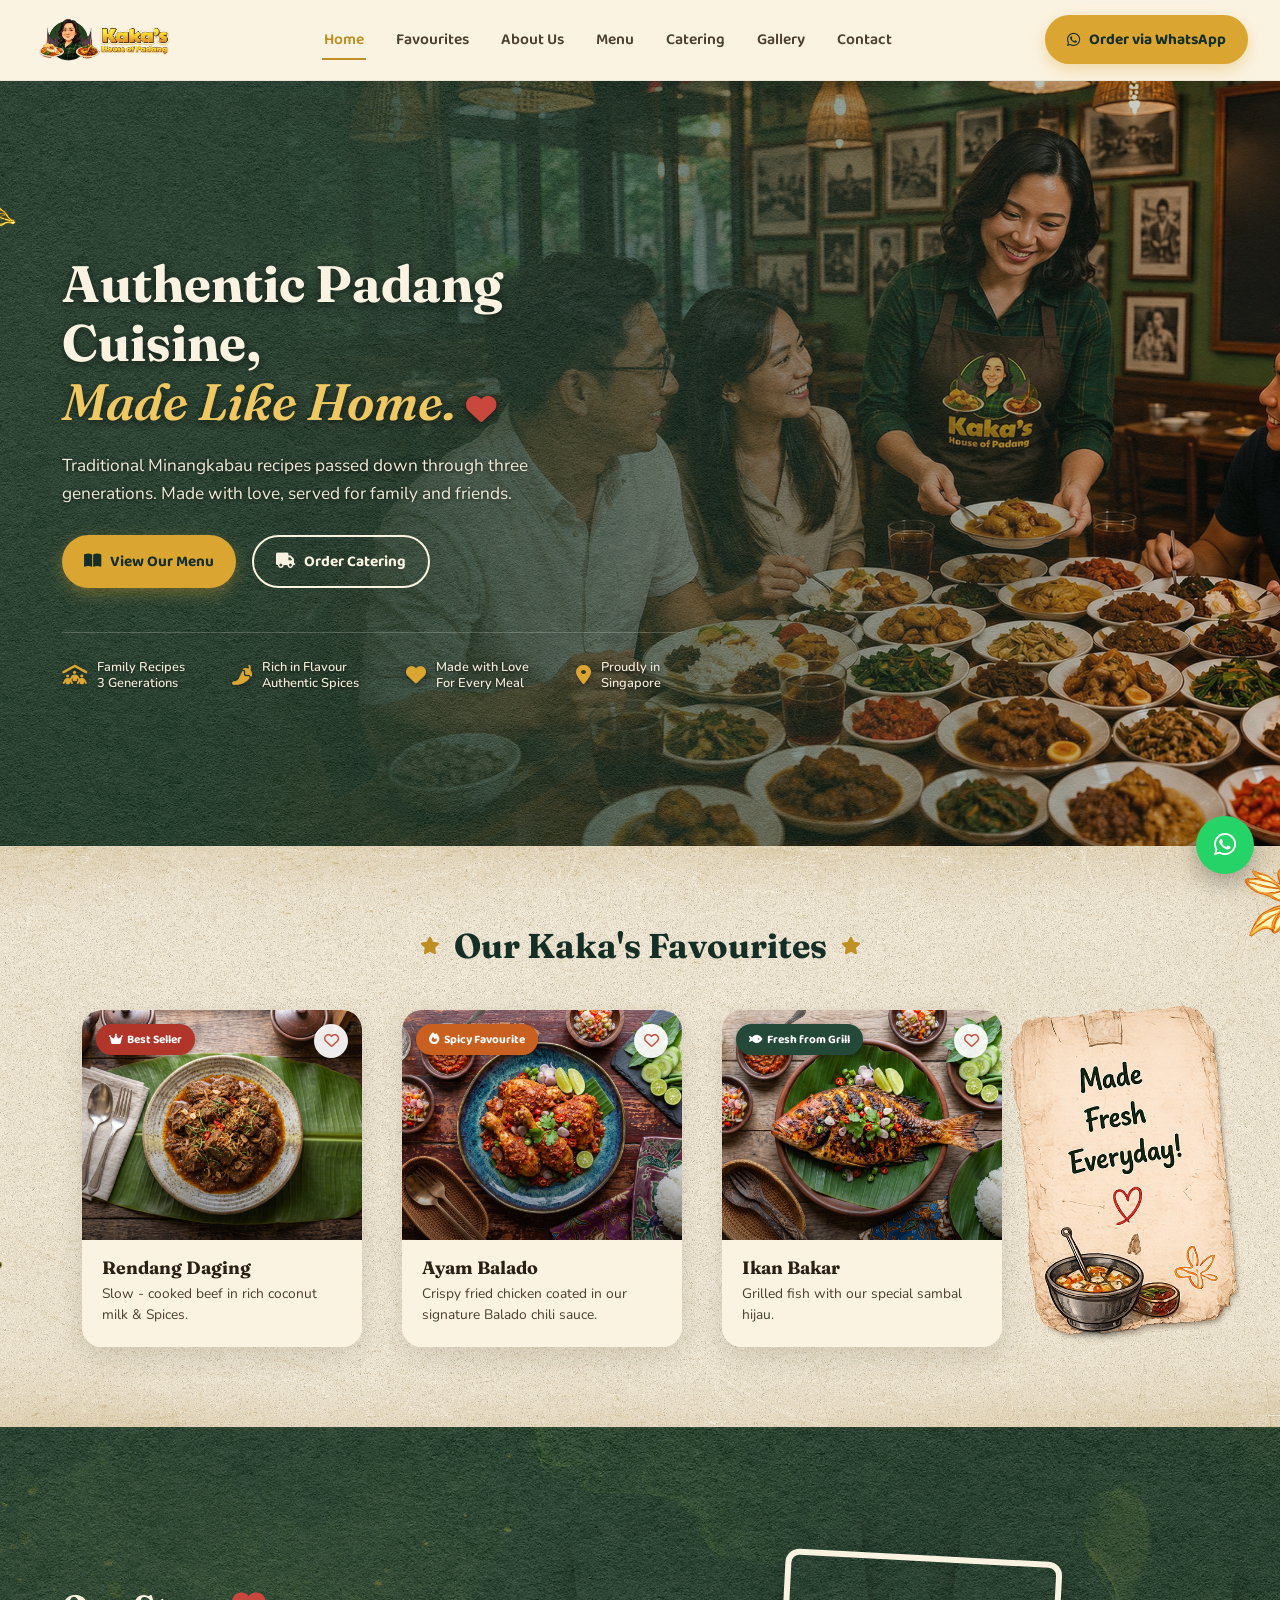
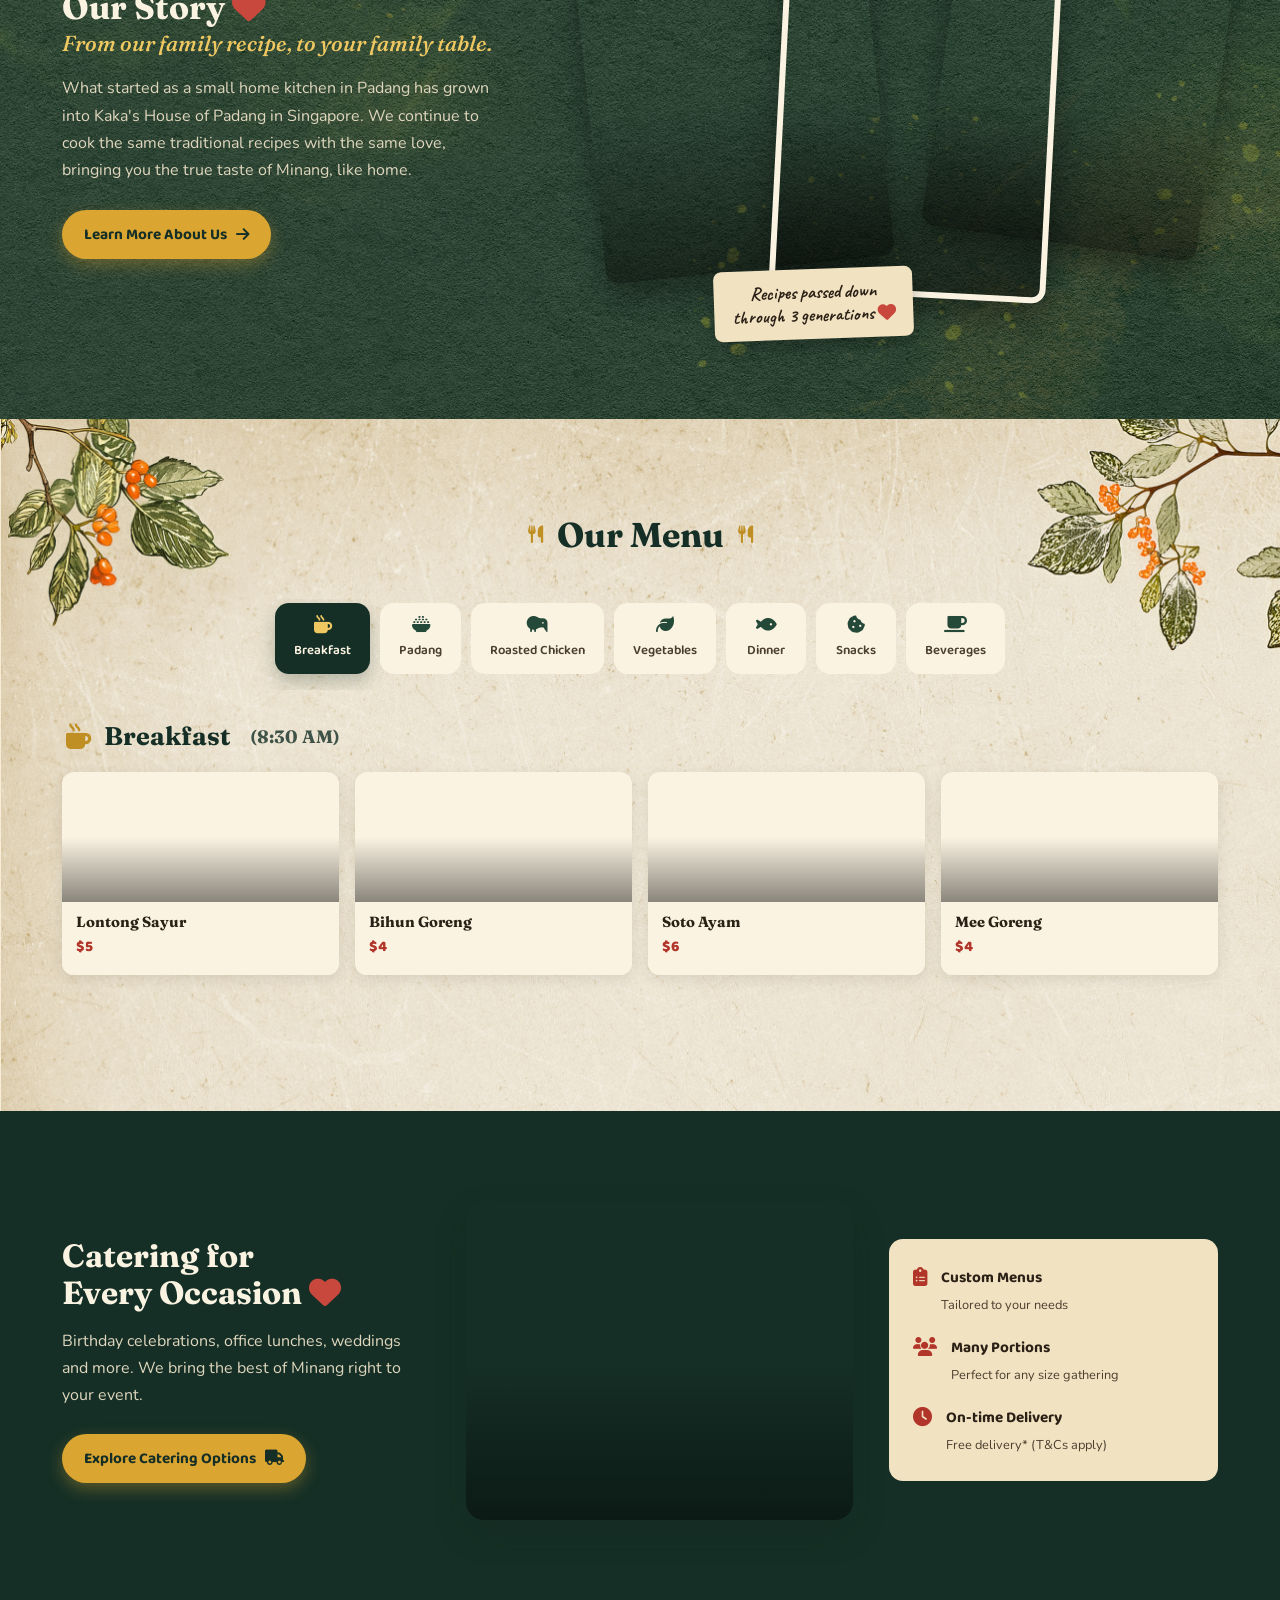
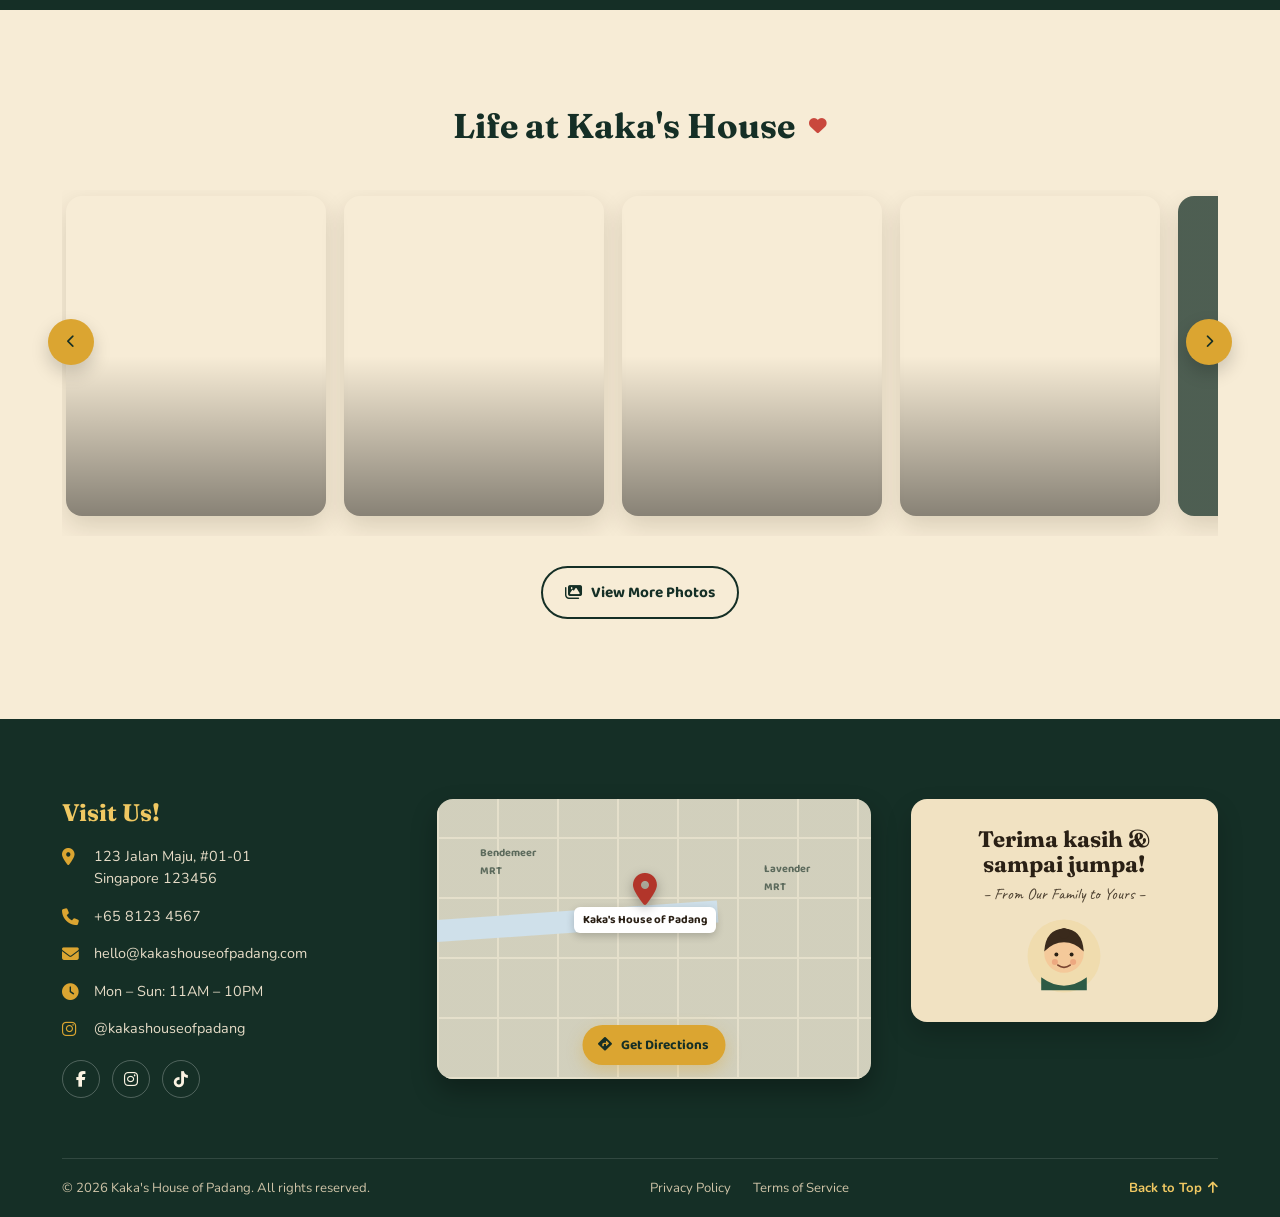
==== index.html @ f36aeb38 "first commit" ====
<!DOCTYPE html>
<html lang="en">
<head>
<meta charset="UTF-8">
<meta name="viewport" content="width=device-width, initial-scale=1.0">
<title>Kaka's House of Padang | Authentic Padang Cuisine</title>
<link rel="preconnect" href="https://fonts.googleapis.com">
<link href="https://fonts.googleapis.com/css2?family=Fraunces:ital,opsz,wght@0,9..144,400;0,9..144,600;0,9..144,700;1,9..144,500;1,9..144,600&family=Baloo+2:wght@500;600;700;800&family=Nunito:wght@400;500;600;700;800&family=Caveat:wght@500;600;700&display=swap" rel="stylesheet">
<link rel="stylesheet" href="https://cdnjs.cloudflare.com/ajax/libs/font-awesome/6.5.1/css/all.min.css">
<link rel="stylesheet" href="style.css">
</head>
<body>

<header id="siteHeader">
  <div class="nav-inner">
    <div class="brand">
      <a href="#home">
        <img src="Kaka's Main Logo - H1.png" alt="Kaka's House of Padang Logo" class="brand-logo-img">
      </a>
    </div>
    <nav class="main-nav" id="mainNav">
      <a href="#home" class="active">Home</a>
      <a href="#favourites">Favourites</a>
      <a href="#about">About Us</a>
      <a href="#menu">Menu</a>
      <a href="#catering">Catering</a>
      <a href="#gallery">Gallery</a>
      <a href="#contact">Contact</a>
    </nav>
    <a href="https://wa.me/6581234567" target="_blank" class="btn btn-gold header-wa"><i class="fa-brands fa-whatsapp"></i> Order via WhatsApp</a>
    <button class="burger" id="burgerBtn" aria-label="Menu"><span></span><span></span><span></span></button>
  </div>
</header>

<section class="hero" id="home">
    <div class="wrap">
    <div class="hero-copy reveal in">
      <h1>Authentic Padang<br>Cuisine,<br><span class="gold">Made Like Home.</span> <i class="fa-solid fa-heart" style="color:#c9483d; font-size:1.9rem;"></i></h1>
      <p class="lead">Traditional Minangkabau recipes passed down through three generations. Made with love, served for family and friends.</p>
      <div class="hero-actions">
        <a href="#menu" class="btn btn-gold"><i class="fa-solid fa-book-open"></i> View Our Menu</a>
        <a href="#catering" class="btn btn-outline"><i class="fa-solid fa-truck"></i> Order Catering</a>
      </div>
      <div class="feature-row">
        <div class="f-item"><i class="fa-solid fa-people-roof"></i><span>Family Recipes<br>3 Generations</span></div>
        <div class="f-item"><i class="fa-solid fa-pepper-hot"></i><span>Rich in Flavour<br>Authentic Spices</span></div>
        <div class="f-item"><i class="fa-solid fa-heart"></i><span>Made with Love<br>For Every Meal</span></div>
        <div class="f-item"><i class="fa-solid fa-location-dot"></i><span>Proudly in<br>Singapore</span></div>
      </div>
    </div>
  </div>
</section>

<section class="favourites" id="favourites">
  <div class="wrap">
    <div class="section-head reveal">
      <h2><i class="fa-solid fa-star"></i> Our Kaka's Favourites <i class="fa-solid fa-star"></i></h2>
    </div>
    <div class="fav-grid">
      <div class="fav-card reveal">
        <div class="fav-photo photo-ph ph-rendang">
          <span class="fav-badge badge-best"><i class="fa-solid fa-crown"></i> Best Seller</span>
          <button class="fav-heart" data-liked="false"><i class="fa-regular fa-heart"></i></button>
        </div>
        <div class="fav-body">
          <h3>Rendang Daging</h3>
          <p>Slow - cooked beef in rich coconut milk &amp; Spices.</p>
        </div>
      </div>
      <div class="fav-card reveal" style="transition-delay:.08s">
        <div class="fav-photo photo-ph ph-ayam">
          <span class="fav-badge badge-spicy"><i class="fa-solid fa-fire"></i> Spicy Favourite</span>
          <button class="fav-heart" data-liked="false"><i class="fa-regular fa-heart"></i></button>
        </div>
        <div class="fav-body">
          <h3>Ayam Balado</h3>
          <p>Crispy fried chicken coated in our signature Balado chili sauce.</p>
        </div>
      </div>
      <div class="fav-card reveal" style="transition-delay:.16s">
        <div class="fav-photo photo-ph ph-ikan">
          <span class="fav-badge badge-fresh"><i class="fa-solid fa-fish"></i> Fresh from Grill</span>
          <button class="fav-heart" data-liked="false"><i class="fa-regular fa-heart"></i></button>
        </div>
        <div class="fav-body">
          <h3>Ikan Bakar</h3>
          <p>Grilled fish with our special sambal hijau.</p>
        </div>
      </div>
    </div>
  </div>
</section>

<section class="story" id="about">
  <div class="wrap">
    <div class="reveal">
      <h2>Our Story <i class="fa-solid fa-heart" style="color:#c9483d;"></i></h2>
      <span class="gold-sub">From our family recipe, to your family table.</span>
      <p>What started as a small home kitchen in Padang has grown into Kaka's House of Padang in Singapore. We continue to cook the same traditional recipes with the same love, bringing you the true taste of Minang, like home.</p>
      <a href="#contact" class="btn btn-gold">Learn More About Us <i class="fa-solid fa-arrow-right"></i></a>
    </div>
    <div class="collage reveal-scale">
      <div class="photo-ph-wrap c-a"><div class="photo-ph ph-story1"></div></div>
      <div class="photo-ph-wrap c-b"><div class="photo-ph ph-story2"></div></div>
      <div class="photo-ph-wrap c-c"><div class="photo-ph ph-story3"></div></div>
      <div class="collage-note">Recipes passed down<br>through 3 generations <i class="fa-solid fa-heart" style="color:#c9483d;"></i></div>
    </div>
  </div>
</section>

<section class="menu-section" id="menu">
  <div class="wrap">
    <div class="section-head reveal">
      <h2><i class="fa-solid fa-utensils"></i> Our Menu <i class="fa-solid fa-utensils"></i></h2>
    </div>
    
    <div class="menu-tabs reveal">
      <button class="menu-tab active" data-cat="breakfast"><i class="fa-solid fa-mug-hot"></i>Breakfast</button>
      <button class="menu-tab" data-cat="padang"><i class="fa-solid fa-bowl-rice"></i>Padang</button>
      <button class="menu-tab" data-cat="chicken"><i class="fa-solid fa-kiwi-bird"></i>Roasted Chicken</button>
      <button class="menu-tab" data-cat="vegetables"><i class="fa-solid fa-leaf"></i>Vegetables</button>
      <button class="menu-tab" data-cat="dinner"><i class="fa-solid fa-fish"></i>Dinner</button>
      <button class="menu-tab" data-cat="snacks"><i class="fa-solid fa-cookie-bite"></i>Snacks</button>
      <button class="menu-tab" data-cat="beverages"><i class="fa-solid fa-mug-saucer"></i>Beverages</button>
    </div>

    <div id="menuContainer">
      
      <!-- 1. BREAKFAST -->
      <div class="menu-group" data-cat="breakfast">
        <h3 class="menu-cat-title"><i class="fa-solid fa-mug-hot"></i> Breakfast <span style="font-size: 0.7em; opacity: 0.8; margin-left: 8px;">(8:30 AM)</span></h3>
        <div class="menu-grid">
          <div class="menu-card"><div class="photo-ph ph-item-1"></div><div class="menu-card-body"><div><h4>Lontong Sayur</h4></div><span class="menu-price">$5</span></div></div>
          <div class="menu-card"><div class="photo-ph ph-item-2"></div><div class="menu-card-body"><div><h4>Bihun Goreng</h4></div><span class="menu-price">$4</span></div></div>
          <div class="menu-card"><div class="photo-ph ph-item-3"></div><div class="menu-card-body"><div><h4>Soto Ayam</h4></div><span class="menu-price">$6</span></div></div>
          <div class="menu-card"><div class="photo-ph ph-item-4"></div><div class="menu-card-body"><div><h4>Mee Goreng</h4></div><span class="menu-price">$4</span></div></div>
        </div>
      </div>

      <!-- 2. PADANG -->
      <div class="menu-group hide" data-cat="padang">
        <h3 class="menu-cat-title"><i class="fa-solid fa-bowl-rice"></i> Lunch - Padang <span style="font-size: 0.7em; opacity: 0.8; margin-left: 8px;">(10:30 AM)</span></h3>
        <div class="menu-grid">
          <div class="menu-card"><div class="photo-ph ph-item-5"></div><div class="menu-card-body"><div><h4>Beef / Mutton Rendang</h4></div><span class="menu-price">$6.50 / $7</span></div></div>
          <div class="menu-card"><div class="photo-ph ph-item-6"></div><div class="menu-card-body"><div><h4>Ayam Balado</h4></div><span class="menu-price">$7</span></div></div>
          <div class="menu-card"><div class="photo-ph ph-item-7"></div><div class="menu-card-body"><div><h4>Gulai Kambing</h4></div><span class="menu-price">$7</span></div></div>
          <div class="menu-card"><div class="photo-ph ph-item-8"></div><div class="menu-card-body"><div><h4>Ayam Sambal Hijau</h4></div><span class="menu-price">$7</span></div></div>
          <div class="menu-card"><div class="photo-ph ph-item-9"></div><div class="menu-card-body"><div><h4>Dendeng Balado</h4></div><span class="menu-price">$6</span></div></div>
          <div class="menu-card"><div class="photo-ph ph-item-10"></div><div class="menu-card-body"><div><h4>Ayam Penyet</h4></div><span class="menu-price">$10</span></div></div>
          <div class="menu-card"><div class="photo-ph ph-item-11"></div><div class="menu-card-body"><div><h4>Gulai Babat</h4></div><span class="menu-price">$5</span></div></div>
          <div class="menu-card"><div class="photo-ph ph-item-12"></div><div class="menu-card-body"><div><h4>Bawal</h4></div><span class="menu-price">$11</span></div></div>
          <div class="menu-card"><div class="photo-ph ph-item-13"></div><div class="menu-card-body"><div><h4>Gulai Ayam</h4></div><span class="menu-price">$7</span></div></div>
          <div class="menu-card"><div class="photo-ph ph-item-14"></div><div class="menu-card-body"><div><h4>Udang / 1 pcs</h4></div><span class="menu-price">$5</span></div></div>
          <div class="menu-card"><div class="photo-ph ph-item-15"></div><div class="menu-card-body"><div><h4>Gulai Ayam Chili Padi</h4></div><span class="menu-price">$7</span></div></div>
          <div class="menu-card"><div class="photo-ph ph-item-16"></div><div class="menu-card-body"><div><h4>Sotong</h4></div><span class="menu-price">$9</span></div></div>
          <div class="menu-card"><div class="photo-ph ph-item-17"></div><div class="menu-card-body"><div><h4>Ayam Balado Merah</h4></div><span class="menu-price">$7</span></div></div>
          <div class="menu-card"><div class="photo-ph ph-item-18"></div><div class="menu-card-body"><div><h4>Ikan Balado</h4></div><span class="menu-price">$5.50</span></div></div>
          <div class="menu-card"><div class="photo-ph ph-item-19"></div><div class="menu-card-body"><div><h4>Ayam Rempah</h4></div><span class="menu-price">$8</span></div></div>
          <div class="menu-card"><div class="photo-ph ph-item-20"></div><div class="menu-card-body"><div><h4>Ikan Stingray</h4></div><span class="menu-price">$9</span></div></div>
          <div class="menu-card"><div class="photo-ph ph-item-21"></div><div class="menu-card-body"><div><h4>Ayam Goreng Serundeng</h4></div><span class="menu-price">$7</span></div></div>
        </div>
      </div>

      <!-- 3. ROASTED CHICKEN -->
      <div class="menu-group hide" data-cat="chicken">
        <h3 class="menu-cat-title"><i class="fa-solid fa-kiwi-bird"></i> Roasted Chicken</h3>
        <div class="menu-grid">
          <div class="menu-card"><div class="photo-ph ph-item-22"></div><div class="menu-card-body"><div><h4>Chicken Cutlet</h4><p>Ayam Cutlet (Sauce: Lemon/Mayonnaise/Thai)</p></div><span class="menu-price">$6</span></div></div>
          <div class="menu-card"><div class="photo-ph ph-item-23"></div><div class="menu-card-body"><div><h4>Chicken Rice</h4><p>Nasi Ayam</p></div><span class="menu-price">$5</span></div></div>
          <div class="menu-card"><div class="photo-ph ph-item-24"></div><div class="menu-card-body"><div><h4>Chicken Drumsticks</h4><p>Paha Ayam</p></div><span class="menu-price">$6</span></div></div>
          <div class="menu-card"><div class="photo-ph ph-item-25"></div><div class="menu-card-body"><div><h4>Chicken for 1 pax</h4><p>Paket Ayam 1 Orang</p></div><span class="menu-price">$7</span></div></div>
          <div class="menu-card"><div class="photo-ph ph-item-26"></div><div class="menu-card-body"><div><h4>Chicken for 2 pax</h4><p>Paket Ayam 2 Orang</p></div><span class="menu-price">$12</span></div></div>
          <div class="menu-card"><div class="photo-ph ph-item-27"></div><div class="menu-card-body"><div><h4>Half Chicken</h4><p>Setengah Ayam</p></div><span class="menu-price">$18</span></div></div>
          <div class="menu-card"><div class="photo-ph ph-item-28"></div><div class="menu-card-body"><div><h4>Whole Chicken</h4><p>Satu Ekor Ayam</p></div><span class="menu-price">$36</span></div></div>
          <div class="menu-card"><div class="photo-ph ph-item-29"></div><div class="menu-card-body"><div><h4>Set Meal</h4><p>Paket Nasi Ayam</p></div><span class="menu-price">$8</span></div></div>
        </div>
        
        <h4 class="menu-subhead-title">Add-ons</h4>
        <div class="menu-grid">
          <div class="menu-card"><div class="photo-ph ph-item-30"></div><div class="menu-card-body"><div><h4>Braised Egg</h4><p>Telur Kecap</p></div><span class="menu-price">$1</span></div></div>
          <div class="menu-card"><div class="photo-ph ph-item-31"></div><div class="menu-card-body"><div><h4>Veggies</h4><p>Sayur</p></div><span class="menu-price">$3</span></div></div>
          <div class="menu-card"><div class="photo-ph ph-item-32"></div><div class="menu-card-body"><div><h4>Braised Tau Kuah</h4><p>Tahu Kuah Kecap</p></div><span class="menu-price">$1</span></div></div>
          <div class="menu-card"><div class="photo-ph ph-item-33"></div><div class="menu-card-body"><div><h4>Plain / Fragrant Rice</h4></div><span class="menu-price">$1</span></div></div>
          <div class="menu-card"><div class="photo-ph ph-item-34"></div><div class="menu-card-body"><div><h4>Crispy Tofu with Thai Sauce</h4><p>Tahu Saus Thailand</p></div><span class="menu-price">$6</span></div></div>
        </div>
      </div>

      <!-- 4. VEGETABLES -->
      <div class="menu-group hide" data-cat="vegetables">
        <h3 class="menu-cat-title"><i class="fa-solid fa-leaf"></i> Vegetables <span style="font-size: 0.7em; opacity: 0.8; margin-left: 8px;">(All Vegetables $3)</span></h3>
        <div class="menu-grid">
          <div class="menu-card"><div class="photo-ph ph-item-35"></div><div class="menu-card-body"><div><h4>Gulai Daun Ubi</h4><p>Cassava Leaf Curry</p></div><span class="menu-price">$3</span></div></div>
          <div class="menu-card"><div class="photo-ph ph-item-36"></div><div class="menu-card-body"><div><h4>Terong Balado</h4><p>Eggplant with Chili Sambal</p></div><span class="menu-price">$3</span></div></div>
          <div class="menu-card"><div class="photo-ph ph-item-37"></div><div class="menu-card-body"><div><h4>Gulai Nangka</h4><p>Young Jackfruit Curry</p></div><span class="menu-price">$3</span></div></div>
          <div class="menu-card"><div class="photo-ph ph-item-38"></div><div class="menu-card-body"><div><h4>Sayur Asem</h4><p>Tamarind Vegetable Soup</p></div><span class="menu-price">$3</span></div></div>
          <div class="menu-card"><div class="photo-ph ph-item-39"></div><div class="menu-card-body"><div><h4>Gulai Lodeh</h4><p>Vegetable Coconut Curry</p></div><span class="menu-price">$3</span></div></div>
          <div class="menu-card"><div class="photo-ph ph-item-40"></div><div class="menu-card-body"><div><h4>Urap</h4><p>Mixed Vegetables with Coconut Dressing</p></div><span class="menu-price">$3</span></div></div>
        </div>

        <h4 class="menu-subhead-title">Side Dishes</h4>
        <div class="menu-grid">
          <div class="menu-card"><div class="photo-ph ph-item-41"></div><div class="menu-card-body"><div><h4>Acar Bening</h4><p>Pickled Vegetables</p></div><span class="menu-price">$1.50</span></div></div>
          <div class="menu-card"><div class="photo-ph ph-item-42"></div><div class="menu-card-body"><div><h4>Sambal Goreng</h4><p>Spicy Fried Sambal Mix</p></div><span class="menu-price">$3</span></div></div>
          <div class="menu-card"><div class="photo-ph ph-item-43"></div><div class="menu-card-body"><div><h4>Fried Chicken Wings</h4><p>Crispy Chicken Wing</p></div><span class="menu-price">$2</span></div></div>
          <div class="menu-card"><div class="photo-ph ph-item-44"></div><div class="menu-card-body"><div><h4>Sambal Petai</h4><p>Stink Beans with Sambal</p></div><span class="menu-price">$4</span></div></div>
          <div class="menu-card"><div class="photo-ph ph-item-45"></div><div class="menu-card-body"><div><h4>Ota-ota</h4><p>Grilled Fish Paste</p></div><span class="menu-price">$3.50</span></div></div>
          <div class="menu-card"><div class="photo-ph ph-item-46"></div><div class="menu-card-body"><div><h4>Perkedel</h4><p>Potato Fritter</p></div><span class="menu-price">$2</span></div></div>
          <div class="menu-card"><div class="photo-ph ph-item-47"></div><div class="menu-card-body"><div><h4>Gulai Siput</h4><p>Snail Curry</p></div><span class="menu-price">$7</span></div></div>
          <div class="menu-card"><div class="photo-ph ph-item-48"></div><div class="menu-card-body"><div><h4>Tempe Orek</h4><p>Sweet Spicy Tempeh</p></div><span class="menu-price">$2</span></div></div>
          <div class="menu-card"><div class="photo-ph ph-item-49"></div><div class="menu-card-body"><div><h4>Empedal Sate / 1 skewer</h4><p>Chicken Gizzard Skewer</p></div><span class="menu-price">$2</span></div></div>
          <div class="menu-card"><div class="photo-ph ph-item-50"></div><div class="menu-card-body"><div><h4>Hati Ayam Sate / 1 skewer</h4><p>Chicken Liver Skewer</p></div><span class="menu-price">$2</span></div></div>
        </div>

        <h4 class="menu-subhead-title">Egg Dishes</h4>
        <div class="menu-grid">
          <div class="menu-card"><div class="photo-ph ph-item-51"></div><div class="menu-card-body"><div><h4>Telur Dadar</h4><p>Thick Egg Omelette</p></div><span class="menu-price">$2</span></div></div>
          <div class="menu-card"><div class="photo-ph ph-item-52"></div><div class="menu-card-body"><div><h4>Telur Balado</h4></div><span class="menu-price">$1.50</span></div></div>
          <div class="menu-card"><div class="photo-ph ph-item-53"></div><div class="menu-card-body"><div><h4>Telur Goreng</h4><p>Sunny Side Up / Fried Egg</p></div><span class="menu-price">$1</span></div></div>
        </div>
      </div>

      <!-- 5. DINNER -->
      <div class="menu-group hide" data-cat="dinner">
        <h3 class="menu-cat-title"><i class="fa-solid fa-fish"></i> Dinner <span style="font-size: 0.7em; opacity: 0.8; margin-left: 8px;">(5 - 9 PM)</span></h3>
        <div class="menu-grid">
          <div class="menu-card"><div class="photo-ph ph-item-54"></div><div class="menu-card-body"><div><h4>Kepala Ikan Asam Pedas</h4><p>Spicy &amp; Sour Fish Head Curry</p></div><span class="menu-price">$36</span></div></div>
          <div class="menu-card"><div class="photo-ph ph-item-55"></div><div class="menu-card-body"><div><h4>Nasi Goreng Petai Bilis</h4><p>Fried Rice with Anchovies &amp; Petai</p></div><span class="menu-price">$9.50</span></div></div>
          <div class="menu-card"><div class="photo-ph ph-item-56"></div><div class="menu-card-body"><div><h4>Nasi Goreng Kampung</h4><p>Village Style Fried Rice</p></div><span class="menu-price">$9.50</span></div></div>
          <div class="menu-card"><div class="photo-ph ph-item-57"></div><div class="menu-card-body"><div><h4>Kwetiau Goreng</h4><p>Fried Flat Rice Noodles</p></div><span class="menu-price">$9.50</span></div></div>
          <div class="menu-card"><div class="photo-ph ph-item-58"></div><div class="menu-card-body"><div><h4>Bihun Goreng</h4><p>Fried Rice Vermicelli</p></div><span class="menu-price">$9.50</span></div></div>
          <div class="menu-card"><div class="photo-ph ph-item-59"></div><div class="menu-card-body"><div><h4>Ayam Penyet</h4><p>Smashed Fried Chicken with Sambal</p></div><span class="menu-price">$10</span></div></div>
          <div class="menu-card"><div class="photo-ph ph-item-60"></div><div class="menu-card-body"><div><h4>Ayam Bakar</h4><p>Grilled Chicken</p></div><span class="menu-price">$10.50</span></div></div>
          <div class="menu-card"><div class="photo-ph ph-item-61"></div><div class="menu-card-body"><div><h4>Honey Garlic Wings (set of 3)</h4><p>Sayap Ayam Madu Bawang</p></div><span class="menu-price">$7.50</span></div></div>
          <div class="menu-card"><div class="photo-ph ph-item-62"></div><div class="menu-card-body"><div><h4>BBQ Wings (set of 3)</h4><p>Sayap Ayam BBQ</p></div><span class="menu-price">$7.50</span></div></div>
          <div class="menu-card"><div class="photo-ph ph-item-63"></div><div class="menu-card-body"><div><h4>Teriyaki Wings (set of 3)</h4><p>Sayap Ayam Teriyaki</p></div><span class="menu-price">$7.50</span></div></div>
          <div class="menu-card"><div class="photo-ph ph-item-64"></div><div class="menu-card-body"><div><h4>Lemon Pepper Wings (set of 3)</h4><p>Sayap Ayam Lemon Pepper</p></div><span class="menu-price">$7.50</span></div></div>
        </div>
      </div>

      <!-- 6. SNACKS -->
      <div class="menu-group hide" data-cat="snacks">
        <h3 class="menu-cat-title"><i class="fa-solid fa-cookie-bite"></i> Snacks</h3>
        <div class="menu-grid">
          <div class="menu-card"><div class="photo-ph ph-item-65"></div><div class="menu-card-body"><div><h4>Popiah / 3 pcs</h4><p>Fresh Spring Rolls</p></div><span class="menu-price">$3</span></div></div>
          <div class="menu-card"><div class="photo-ph ph-item-66"></div><div class="menu-card-body"><div><h4>Banana Cheese</h4><p>Pisang Keju</p></div><span class="menu-price">$4</span></div></div>
          <div class="menu-card"><div class="photo-ph ph-item-67"></div><div class="menu-card-body"><div><h4>Sweet Potato Cheese</h4></div><span class="menu-price">$4</span></div></div>
          <div class="menu-card"><div class="photo-ph ph-item-68"></div><div class="menu-card-body"><div><h4>Cassava Cheese</h4><p>Singkong Keju</p></div><span class="menu-price">$4</span></div></div>
          <div class="menu-card"><div class="photo-ph ph-item-69"></div><div class="menu-card-body"><div><h4>Chicken Curry Puff / 1 pcs</h4></div><span class="menu-price">$2.20</span></div></div>
        </div>
      </div>

      <!-- 7. BEVERAGES -->
      <div class="menu-group hide" data-cat="beverages">
        <h3 class="menu-cat-title"><i class="fa-solid fa-mug-saucer"></i> Beverages <span style="font-size: 0.7em; opacity: 0.8; margin-left: 8px;">(Hot/Cold)</span></h3>
        <div class="menu-grid">
          <div class="menu-card"><div class="photo-ph ph-item-70"></div><div class="menu-card-body"><div><h4>Soft Drink / Can Drink</h4><p>Minuman Ringan</p></div><span class="menu-price">$2</span></div></div>
          <div class="menu-card"><div class="photo-ph ph-item-71"></div><div class="menu-card-body"><div><h4>Mineral Water</h4><p>Air Mineral</p></div><span class="menu-price">$1.50</span></div></div>
          <div class="menu-card"><div class="photo-ph ph-item-72"></div><div class="menu-card-body"><div><h4>Coffee / Teh</h4><p>Coffee / Tea</p></div><span class="menu-price">$1.90</span></div></div>
          <div class="menu-card"><div class="photo-ph ph-item-73"></div><div class="menu-card-body"><div><h4>Coffee / Teh C</h4><p>Coffee / Tea with Milk</p></div><span class="menu-price">$2</span></div></div>
          <div class="menu-card"><div class="photo-ph ph-item-74"></div><div class="menu-card-body"><div><h4>Coffee / Teh C Kosong</h4><p>Coffee/Tea with Evaporated Milk, No Sugar</p></div><span class="menu-price">$1.90</span></div></div>
          <div class="menu-card"><div class="photo-ph ph-item-75"></div><div class="menu-card-body"><div><h4>Coffee / Teh O</h4><p>Black Coffee / Tea</p></div><span class="menu-price">$1.80</span></div></div>
          <div class="menu-card"><div class="photo-ph ph-item-76"></div><div class="menu-card-body"><div><h4>Coffee / Teh O Kosong</h4><p>Black Coffee / Tea</p></div><span class="menu-price">$1.70</span></div></div>
          <div class="menu-card"><div class="photo-ph ph-item-77"></div><div class="menu-card-body"><div><h4>Es Nanas w/ Longan</h4><p>Iced Pineapple with Longan</p></div><span class="menu-price">$3.50</span></div></div>
          <div class="menu-card"><div class="photo-ph ph-item-78"></div><div class="menu-card-body"><div><h4>Es Kuwut</h4><p>Balinese Coconut Citrus Drink</p></div><span class="menu-price">$3.50</span></div></div>
          <div class="menu-card"><div class="photo-ph ph-item-79"></div><div class="menu-card-body"><div><h4>Es Cincau w/ Longan</h4><p>Grass Jelly with Longan</p></div><span class="menu-price">$3.50</span></div></div>
          <div class="menu-card"><div class="photo-ph ph-item-80"></div><div class="menu-card-body"><div><h4>Es Jeruk w/ Honey</h4><p>Honey Citrus Drink</p></div><span class="menu-price">$3</span></div></div>
        </div>
      </div>

    </div>
  </div>
</section>

<!-- ============ CATERING ============ -->
<section class="catering" id="catering">
  <div class="wrap">
    <div class="reveal">
      <h2>Catering for<br>Every Occasion <i class="fa-solid fa-heart" style="color:#c9483d;"></i></h2>
      <p>Birthday celebrations, office lunches, weddings and more. We bring the best of Minang right to your event.</p>
      <a href="#contact" class="btn btn-gold">Explore Catering Options <i class="fa-solid fa-truck"></i></a>
    </div>
    <div class="catering-photo photo-ph ph-catering reveal-scale" style="transition-delay:.1s"></div>
    <div class="catering-notes reveal" style="transition-delay:.2s">
      <div class="c-item"><i class="fa-solid fa-clipboard-list"></i><div><h5>Custom Menus</h5><span>Tailored to your needs</span></div></div>
      <div class="c-item"><i class="fa-solid fa-users"></i><div><h5>Many Portions</h5><span>Perfect for any size gathering</span></div></div>
      <div class="c-item"><i class="fa-solid fa-clock"></i><div><h5>On-time Delivery</h5><span>Free delivery* (T&amp;Cs apply)</span></div></div>
    </div>
  </div>
</section>

<!-- ============ GALLERY ============ -->
<section class="gallery-section" id="gallery">
  <div class="wrap">
    <div class="section-head reveal">
      <h2>Life at Kaka's House <i class="fa-solid fa-heart" style="color:#c9483d;"></i></h2>
    </div>
    <div class="carousel-wrap reveal">
      <button class="carousel-arrow left" id="galLeft"><i class="fa-solid fa-chevron-left"></i></button>
      <div class="carousel-track" id="galTrack">
        <div class="g-item photo-ph ph-g1"></div>
        <div class="g-item photo-ph ph-g2"></div>
        <div class="g-item photo-ph ph-g3"></div>
        <div class="g-item photo-ph ph-g4"></div>
        <div class="g-item store ph-store">
          <span>Kaka's House<br>of Padang</span>
        </div>
      </div>
      <button class="carousel-arrow right" id="galRight"><i class="fa-solid fa-chevron-right"></i></button>
    </div>
    <a href="#gallery" class="btn btn-outline-dark" id="viewMorePhotosBtn"><i class="fa-solid fa-images"></i> View More Photos</a>
  </div>
</section>

<!-- ============ FOOTER ============ -->
<footer id="contact">
  <div class="wrap">
    <div class="footer-grid">
      <div class="reveal">
        <h3>Visit Us!</h3>
        <div class="visit-item"><i class="fa-solid fa-location-dot"></i><div>123 Jalan Maju, #01-01<br>Singapore 123456</div></div>
        <div class="visit-item"><i class="fa-solid fa-phone"></i><div>+65 8123 4567</div></div>
        <div class="visit-item"><i class="fa-solid fa-envelope"></i><div>hello@kakashouseofpadang.com</div></div>
        <div class="visit-item"><i class="fa-solid fa-clock"></i><div>Mon – Sun: 11AM – 10PM</div></div>
        <div class="visit-item"><i class="fa-brands fa-instagram"></i><div>@kakashouseofpadang</div></div>
        <div class="socials">
          <a href="#" aria-label="Facebook"><i class="fa-brands fa-facebook-f"></i></a>
          <a href="#" aria-label="Instagram"><i class="fa-brands fa-instagram"></i></a>
          <a href="#" aria-label="TikTok"><i class="fa-brands fa-tiktok"></i></a>
        </div>
      </div>
      <div class="reveal" style="transition-delay:.1s">
        <div class="map-box">
          <div class="map-fake">
            <div class="road h"></div>
            <span class="mrt-label a">Bendemeer<br>MRT</span>
            <span class="mrt-label b">Lavender<br>MRT</span>
            <div class="map-pin"><i class="fa-solid fa-location-dot"></i><span>Kaka's House of Padang</span></div>
            <a href="https://maps.google.com/?q=Kaka's+House+of+Padang+Singapore" target="_blank" class="btn btn-gold btn-sm map-directions-btn"><i class="fa-solid fa-diamond-turn-right"></i> Get Directions</a>
          </div>
        </div>
      </div>
      <div class="reveal" style="transition-delay:.2s">
        <div class="thanks-card">
          <h4>Terima kasih &amp;<br>sampai jumpa!</h4>
          <span class="script">– From Our Family to Yours –</span>
          <svg class="avatar" viewBox="0 0 100 100" xmlns="http://www.w3.org/2000/svg">
            <circle cx="50" cy="50" r="48" fill="#f0dcae"/>
            <path d="M20 78 Q50 100 80 78 L80 95 L20 95 Z" fill="#2d5a45"/>
            <circle cx="50" cy="46" r="26" fill="#f4c99a"/>
            <path d="M24 44 Q26 14 50 14 Q74 14 76 44 Q64 32 50 32 Q36 32 24 44Z" fill="#3a2a1c"/>
            <circle cx="50" cy="20" r="7" fill="#3a2a1c"/>
            <circle cx="40" cy="48" r="2.6" fill="#2a2015"/>
            <circle cx="60" cy="48" r="2.6" fill="#2a2015"/>
            <circle cx="38" cy="58" r="4" fill="#e8926f" opacity=".6"/>
            <circle cx="62" cy="58" r="4" fill="#e8926f" opacity=".6"/>
            <path d="M42 62 Q50 68 58 62" stroke="#7a4530" stroke-width="2.4" fill="none" stroke-linecap="round"/>
          </svg>
        </div>
      </div>
    </div>
    <div class="footer-bottom">
      <span>© 2026 Kaka's House of Padang. All rights reserved.</span>
      <div class="links">
        <a href="#">Privacy Policy</a>
        <a href="#">Terms of Service</a>
      </div>
      <a href="#home" class="back-top">Back to Top <i class="fa-solid fa-arrow-up"></i></a>
    </div>
  </div>
</footer>
<a href="https://wa.me/6581234567" target="_blank" class="wa-float" aria-label="Order via WhatsApp"><i class="fa-brands fa-whatsapp"></i></a>
<div class="toast" id="toast"></div>

<script>
  const header = document.getElementById('siteHeader');
  window.addEventListener('scroll', () => {
    header.classList.toggle('scrolled', window.scrollY > 12);
  });

  const burger = document.getElementById('burgerBtn');
  const nav = document.getElementById('mainNav');
  burger.addEventListener('click', () => {
    burger.classList.toggle('open');
    nav.classList.toggle('open');
  });
  nav.querySelectorAll('a').forEach(a => a.addEventListener('click', () => {
    burger.classList.remove('open');
    nav.classList.remove('open');
  }));

  const sections = ['home','favourites','about','menu','catering','gallery','contact'].map(id=>document.getElementById(id)).filter(Boolean);
  const navLinks = document.querySelectorAll('.main-nav a');
  const sectionToLink = {home:'Home', favourites:'Favourites', about:'About Us', menu:'Menu', catering:'Catering', gallery:'Gallery', contact:'Contact'};
  window.addEventListener('scroll', () => {
    let current = sections[0].id;
    sections.forEach(sec => { if (window.scrollY >= sec.offsetTop - 140) current = sec.id; });
    navLinks.forEach(link => {
      const label = sectionToLink[current];
      link.classList.toggle('active', label && link.textContent.trim() === label);
    });
  });

  const revealEls = document.querySelectorAll('.reveal, .reveal-scale');
  const io = new IntersectionObserver((entries) => {
    entries.forEach(entry => { if (entry.isIntersecting) entry.target.classList.add('in'); });
  }, {threshold:.15});
  revealEls.forEach(el => io.observe(el));

  document.querySelectorAll('.fav-heart').forEach(btn => {
    btn.addEventListener('click', () => {
      const liked = btn.getAttribute('data-liked') === 'true';
      btn.setAttribute('data-liked', String(!liked));
      const icon = btn.querySelector('i');
      icon.classList.toggle('fa-regular', liked);
      icon.classList.toggle('fa-solid', !liked);
      showToast(!liked ? 'Added to your favourites ♥' : 'Removed from favourites');
    });
  });

  // Filter kategori menu interaktif
  const tabs = document.querySelectorAll('.menu-tab');
  const groups = document.querySelectorAll('.menu-group');
  
  tabs.forEach(tab => {
    tab.addEventListener('click', () => {
      tabs.forEach(t => t.classList.remove('active'));
      tab.classList.add('active');
      const cat = tab.getAttribute('data-cat');
      
      groups.forEach(group => {
        const show = group.getAttribute('data-cat') === cat;
        group.classList.toggle('hide', !show);
      });
    });
  });

  const track = document.getElementById('galTrack');
  document.getElementById('galRight').addEventListener('click', () => track.scrollBy({left: 280, behavior:'smooth'}));
  document.getElementById('galLeft').addEventListener('click', () => track.scrollBy({left: -280, behavior:'smooth'}));

  let toastTimer;
  function showToast(msg){
    const toast = document.getElementById('toast');
    toast.textContent = msg;
    toast.classList.add('show');
    clearTimeout(toastTimer);
    toastTimer = setTimeout(() => toast.classList.remove('show'), 2200);
  }

  document.getElementById('viewMorePhotosBtn').addEventListener('click', (e) => {
    e.preventDefault();
    showToast('More photos coming soon — follow @kakashouseofpadang!');
  });
</script>
</body>
</html>
---- style.css ----
:root{
  --green-dark:#152f26;
  --green-mid:#1c3c30;
  --green-soft:#254938;
  --gold:#dba531;
  --gold-dark:#c08f24;
  --gold-light:#f0c862;
  --cream:#f7ecd6;
  --cream-2:#fbf3e2;
  --paper:#f1e2c2;
  --red:#b2352a;
  --red-dark:#8f2a21;
  --ink:#2a2015;
  --ink-soft:#4b3f2f;
  --text-light:#fbf3e2;
  --shadow: 0 14px 34px rgba(20,30,20,.16);
}
*{box-sizing:border-box; margin:0; padding:0;}
html{scroll-behavior:smooth;}
body{
  font-family:'Nunito', sans-serif;
  color:var(--ink);
  background:var(--cream);
  overflow-x:hidden;
}
img,svg{display:block; max-width:100%;}
a{text-decoration:none; color:inherit;}
ul{list-style:none;}
button{font-family:inherit; cursor:pointer; border:none; background:none;}
.wrap{max-width:1220px; margin:0 auto; padding:0 32px;}
h1,h2,h3,h4{font-family:'Fraunces', serif; font-weight:700; line-height:1.15;}
.script{font-family:'Caveat', cursive;}
.logo-font{font-family:'Baloo 2', sans-serif;}

/* ---------- reveal animation ---------- */
.reveal{opacity:0; transform:translateY(28px); transition:opacity .7s ease, transform .7s ease;}
.reveal.in{opacity:1; transform:translateY(0);}
.reveal-scale{opacity:0; transform:scale(.92); transition:opacity .7s ease, transform .7s ease;}
.reveal-scale.in{opacity:1; transform:scale(1);}

/* ================= HEADER & LOGO ================= */
header{
  position:sticky; top:0; z-index:200;
  background:var(--cream-2);
  border-bottom:1px solid rgba(0,0,0,.06);
  transition:box-shadow .3s ease, padding .3s ease;
}
header.scrolled{ box-shadow:0 8px 24px rgba(0,0,0,.08); }
.nav-inner{
  display: flex; 
  align-items: center; 
  justify-content: space-between;
  padding: 14px 32px; 
  max-width: 1300px; 
  margin: 0 auto; 
  gap: 24px;
}

/* Ukuran logo besar dan proporsional */
.brand-logo-img{
  max-height: 52px !important; 
  width: auto !important; 
  object-fit: contain;
}

/* Jarak antar menu diatur pas di tengah */
nav.main-nav{
  display: flex; 
  align-items: center; 
  gap: 28px;
  flex-wrap: nowrap;
}

nav.main-nav a{
  font-family: 'Baloo 2', sans-serif; 
  font-weight: 600; 
  font-size: .98rem;
  color: var(--ink-soft); 
  position: relative; 
  padding: 4px 2px;
  white-space: nowrap;
  transition: color .2s ease;
}

nav.main-nav a::after{
  content: ''; 
  position: absolute; 
  left: 0; 
  bottom: -4px; 
  height: 2px; 
  width: 0;
  background: var(--gold-dark); 
  transition: width .25s ease;
}
nav.main-nav a:hover{color: var(--green-dark);}
nav.main-nav a:hover::after{width: 100%;}
nav.main-nav a.active{color: var(--gold-dark);}
nav.main-nav a.active::after{width: 100%;}

.btn{
  display:inline-flex; align-items:center; gap:9px;
  font-family:'Baloo 2',sans-serif; font-weight:700; font-size:.96rem;
  padding:12px 22px; border-radius:30px; white-space:nowrap;
  transition:transform .2s ease, box-shadow .2s ease, background .2s ease;
}
.btn-gold{background:var(--gold); color:var(--green-dark); box-shadow:0 6px 16px rgba(219,165,49,.35);}
.btn-gold:hover{background:var(--gold-light); transform:translateY(-2px);}
.btn-outline{border:2px solid var(--text-light); color:var(--text-light);}
.btn-outline:hover{background:rgba(255,255,255,.12); transform:translateY(-2px);}
.btn-outline-dark{border:2px solid var(--green-dark); color:var(--green-dark);}
.btn-outline-dark:hover{background:var(--green-dark); color:var(--text-light);}
.btn-sm{padding:9px 16px; font-size:.85rem;}

.burger{display:none; flex-direction:column; gap:5px; width:30px; z-index:250;}
.burger span{height:3px; background:var(--green-dark); border-radius:3px; transition:.3s;}
.burger.open span:nth-child(1){transform:translateY(8px) rotate(45deg);}
.burger.open span:nth-child(2){opacity:0;}
.burger.open span:nth-child(3){transform:translateY(-8px) rotate(-45deg);}

/* ================= HERO ================= */
.hero{
  background: url('hero-section.png') no-repeat center center / cover;
  color: var(--text-light);
  position: relative; 
  overflow: hidden;
  padding: 80px 0 60px;
  min-height: 85vh;
  display: flex;
  align-items: center;
}
.hero .wrap{position:relative; z-index:3; width:100%;}
.hero-copy{max-width:620px;}
.hero-eyebrow{display:flex; gap:6px; margin-bottom:6px;}
.hero h1{font-size:3.2rem; color:var(--text-light); font-weight:700; text-shadow:0 2px 10px rgba(0,0,0,.6);}
.hero h1 .gold{color:var(--gold-light); font-style:italic; font-weight:600;}
.hero p.lead{margin:20px 0 26px; max-width:480px; font-size:1.08rem; line-height:1.65; color:#f1e9d8; text-shadow:0 1px 4px rgba(0,0,0,.7);}
.hero-actions{display:flex; gap:16px; flex-wrap:wrap;}
.feature-row{
  display:grid; grid-template-columns:repeat(4,auto); gap:26px;
  margin-top:44px; padding-top:26px; border-top:1px solid rgba(255,255,255,.2);
}
.feature-row .f-item{display:flex; align-items:center; gap:10px; max-width:160px;}
.feature-row .f-item i{color:var(--gold); font-size:1.25rem; filter:drop-shadow(0 2px 4px rgba(0,0,0,.5));}
.feature-row .f-item span{font-size:.8rem; line-height:1.3; color:#f1e9d8; font-weight:600; text-shadow:0 1px 3px rgba(0,0,0,.7);}

/* ================= SECTION HEADINGS ================= */
.section-head{text-align:center; margin-bottom:44px; position:relative;}
.section-head h2{
  font-size:2.15rem; display:inline-flex; align-items:center; gap:14px; color:var(--green-dark);
}
.section-head h2 i{color:var(--gold-dark); font-size:1.1rem;}
.section-head.on-dark h2{color:var(--text-light);}
.section-head p{margin-top:8px; color:var(--ink-soft); font-size:.98rem;}

/* ================= FAVOURITES ================= */
.favourites{
  padding: 80px 0; 
  background: url('bg kedua.png') no-repeat center center / cover;
  position: relative;
  overflow: hidden;
}
.fav-grid{
  display: grid; 
  grid-template-columns: repeat(3, 1fr); 
  gap:40px; 
  align-items: stretch;
  max-width: 920px; 
  margin: 0 auto 0 20px; 
}
.fav-card{
  display: flex !important;
  flex-direction: column !important;
  background: var(--cream-2); 
  border-radius: 20px; 
  overflow: hidden;
  box-shadow: 0 10px 26px rgba(40,30,10,.12);
  transition: transform .3s ease, box-shadow .3s ease;
  position: relative;
}
.fav-card:hover{transform: translateY(-8px); box-shadow: 0 20px 36px rgba(40,30,10,.22);}
.fav-photo{
  width: 100% !important;
  height: 230px !important; 
  position: relative; 
  overflow: hidden;
  flex-shrink: 0 !important;
}
.fav-badge{
  position: absolute; top: 14px; left: 14px; z-index: 3;
  font-family: 'Baloo 2', sans-serif; font-weight: 700; font-size: .74rem;
  padding: 6px 13px; border-radius: 20px; color: #fff;
  display: flex; align-items: center; gap: 5px;
  box-shadow: 0 2px 6px rgba(0,0,0,.3);
}
.badge-best{background: var(--red);}
.badge-spicy{background: #c9601f;}
.badge-fresh{background: var(--green-soft);}
.fav-heart{
  position: absolute; top: 14px; right: 14px; z-index: 3;
  width: 34px; height: 34px; border-radius: 50%; background: rgba(255,255,255,.92);
  display: flex; align-items: center; justify-content: center;
  transition: transform .2s ease;
  box-shadow: 0 2px 6px rgba(0,0,0,.2);
}
.fav-heart:hover{transform: scale(1.12);}
.fav-heart i{color: #c94b3f; font-size: .95rem;}
.fav-heart.liked i{font-weight: 900;}
.fav-body{
  padding: 18px 20px 22px !important; 
  background: #fbf3e2 !important;
  display: block !important;
  flex-grow: 1 !important;
}
.fav-body h3{font-size: 1.12rem; color: var(--ink); margin-bottom: 6px; font-family: 'Fraunces', serif;}
.fav-body p{font-size: .86rem; color: var(--ink-soft); line-height: 1.5;}

/* ================= FOTO ASLI ================= */
.photo-ph{
  width:100%; height:100%; position:relative; overflow:hidden;
  background-size:cover !important;
  background-position:center !important;
  background-repeat:no-repeat !important;
}
.photo-ph::after{
  content:''; position:absolute; inset:0; 
  background:linear-gradient(0deg, rgba(0,0,0,.45), transparent 50%);
  pointer-events:none;
}
.ph-rendang{background-image:url('rendang.png');}
.ph-ayam{background-image:url('ayam balado.png');}
.ph-ikan{background-image:url('ikan bakar.png');}
.ph-nasi{background-image:url('ph-nasi.png');}
.ph-gulaijkg{background-image:url('ph-gulaijkg.png');}
.ph-sambal{background-image:url('ph-sambal.png');}
.ph-dendeng{background-image:url('ph-dendeng.png');}
.ph-story1{background-image:url('ph-story1.png');}
.ph-story2{background-image:url('ph-story2.png');}
.ph-story3{background-image:url('ph-story3.png');}
.ph-catering{background-image:url('ph-catering.png');}
.ph-g1{background-image:url('ph-g1.png');}
.ph-g2{background-image:url('ph-g2.png');}
.ph-g3{background-image:url('ph-g3.png');}
.ph-g4{background-image:url('ph-g4.png');}
.ph-store{background-image:linear-gradient(rgba(21,47,38,.75), rgba(21,47,38,.75)), url('ph-store.png');}

/* ================= FOTO MENU TERPISAH (80 ITEM) ================= */
.ph-item-1  { background-image: url('menu-1.png'); }
.ph-item-2  { background-image: url('menu-2.png'); }
.ph-item-3  { background-image: url('menu-3.png'); }
.ph-item-4  { background-image: url('menu-4.png'); }
.ph-item-5  { background-image: url('menu-5.png'); }
.ph-item-6  { background-image: url('menu-6.png'); }
.ph-item-7  { background-image: url('menu-7.png'); }
.ph-item-8  { background-image: url('menu-8.png'); }
.ph-item-9  { background-image: url('menu-9.png'); }
.ph-item-10 { background-image: url('menu-10.png'); }
.ph-item-11 { background-image: url('menu-11.png'); }
.ph-item-12 { background-image: url('menu-12.png'); }
.ph-item-13 { background-image: url('menu-13.png'); }
.ph-item-14 { background-image: url('menu-14.png'); }
.ph-item-15 { background-image: url('menu-15.png'); }
.ph-item-16 { background-image: url('menu-16.png'); }
.ph-item-17 { background-image: url('menu-17.png'); }
.ph-item-18 { background-image: url('menu-18.png'); }
.ph-item-19 { background-image: url('menu-19.png'); }
.ph-item-20 { background-image: url('menu-20.png'); }
.ph-item-21 { background-image: url('menu-21.png'); }
.ph-item-22 { background-image: url('menu-22.png'); }
.ph-item-23 { background-image: url('menu-23.png'); }
.ph-item-24 { background-image: url('menu-24.png'); }
.ph-item-25 { background-image: url('menu-25.png'); }
.ph-item-26 { background-image: url('menu-26.png'); }
.ph-item-27 { background-image: url('menu-27.png'); }
.ph-item-28 { background-image: url('menu-28.png'); }
.ph-item-29 { background-image: url('menu-29.png'); }
.ph-item-30 { background-image: url('menu-30.png'); }
.ph-item-31 { background-image: url('menu-31.png'); }
.ph-item-32 { background-image: url('menu-32.png'); }
.ph-item-33 { background-image: url('menu-33.png'); }
.ph-item-34 { background-image: url('menu-34.png'); }
.ph-item-35 { background-image: url('menu-35.png'); }
.ph-item-36 { background-image: url('menu-36.png'); }
.ph-item-37 { background-image: url('menu-37.png'); }
.ph-item-38 { background-image: url('menu-38.png'); }
.ph-item-39 { background-image: url('menu-39.png'); }
.ph-item-40 { background-image: url('menu-40.png'); }
.ph-item-41 { background-image: url('menu-41.png'); }
.ph-item-42 { background-image: url('menu-42.png'); }
.ph-item-43 { background-image: url('menu-43.png'); }
.ph-item-44 { background-image: url('menu-44.png'); }
.ph-item-45 { background-image: url('menu-45.png'); }
.ph-item-46 { background-image: url('menu-46.png'); }
.ph-item-47 { background-image: url('menu-47.png'); }
.ph-item-48 { background-image: url('menu-48.png'); }
.ph-item-49 { background-image: url('menu-49.png'); }
.ph-item-50 { background-image: url('menu-50.png'); }
.ph-item-51 { background-image: url('menu-51.png'); }
.ph-item-52 { background-image: url('menu-52.png'); }
.ph-item-53 { background-image: url('menu-53.png'); }
.ph-item-54 { background-image: url('menu-54.png'); }
.ph-item-55 { background-image: url('menu-55.png'); }
.ph-item-56 { background-image: url('menu-56.png'); }
.ph-item-57 { background-image: url('menu-57.png'); }
.ph-item-58 { background-image: url('menu-58.png'); }
.ph-item-59 { background-image: url('menu-59.png'); }
.ph-item-60 { background-image: url('menu-60.png'); }
.ph-item-61 { background-image: url('menu-61.png'); }
.ph-item-62 { background-image: url('menu-62.png'); }
.ph-item-63 { background-image: url('menu-63.png'); }
.ph-item-64 { background-image: url('menu-64.png'); }
.ph-item-65 { background-image: url('menu-65.png'); }
.ph-item-66 { background-image: url('menu-66.png'); }
.ph-item-67 { background-image: url('menu-67.png'); }
.ph-item-68 { background-image: url('menu-68.png'); }
.ph-item-69 { background-image: url('menu-69.png'); }
.ph-item-70 { background-image: url('menu-70.png'); }
.ph-item-71 { background-image: url('menu-71.png'); }
.ph-item-72 { background-image: url('menu-72.png'); }
.ph-item-73 { background-image: url('menu-73.png'); }
.ph-item-74 { background-image: url('menu-74.png'); }
.ph-item-75 { background-image: url('menu-75.png'); }
.ph-item-76 { background-image: url('menu-76.png'); }
.ph-item-77 { background-image: url('menu-77.png'); }
.ph-item-78 { background-image: url('menu-78.png'); }
.ph-item-79 { background-image: url('menu-79.png'); }
.ph-item-80 { background-image: url('menu-80.png'); }

/* ================= STORY ================= */
.story{
  background: url('bg ketiga.png') no-repeat center center / cover;
  color: var(--text-light);
  padding: 96px 0; 
  position: relative; 
  overflow: hidden;
}
.story .wrap{display:grid; grid-template-columns:.85fr 1.15fr; gap:60px; align-items:center;}
.story h2{font-size:2.1rem; color:var(--text-light); margin-bottom:4px;}
.story .gold-sub{font-family:'Fraunces',serif; font-style:italic; color:var(--gold-light); font-size:1.35rem; font-weight:500; margin-bottom:18px; display:block;}
.story p{color:#dfd6bd; line-height:1.7; margin-bottom:26px; max-width:440px;}
.collage{position:relative; height:400px;}
.collage img, .collage .photo-ph-wrap{position:absolute; border-radius:14px; box-shadow:0 16px 30px rgba(0,0,0,.35); overflow:hidden;}
.collage .c-a{width:46%; aspect-ratio:3/3.6; top:0; left:0; transform:rotate(-6deg); z-index:1;}
.collage .c-b{width:44%; aspect-ratio:3/3.7; top:8%; left:30%; transform:rotate(3deg); z-index:2; border:6px solid var(--cream-2);}
.collage .c-c{width:44%; aspect-ratio:3/3.4; top:2%; right:0; transform:rotate(8deg); z-index:1;}
.collage-note{
  position:absolute; bottom:-4%; left:20%; background:var(--paper); color:var(--ink);
  padding:12px 18px; border-radius:8px; font-family:'Caveat',cursive; font-weight:700; font-size:1.15rem;
  box-shadow:0 8px 18px rgba(0,0,0,.25); transform:rotate(-2deg); z-index:5; text-align:center; line-height:1.25;
}

/* ================= MENU (AUTO-SIZING BACKGROUND) ================= */
.menu-section{
  padding: 96px 0; 
  /* Auto background mengikuti konten ke bawah */
  background: url('bg keempat.png') no-repeat top center;
  background-size: 100% auto;
  position: relative;
  overflow: hidden;
}

.menu-tabs{
  display: flex; justify-content: center; gap: 10px; flex-wrap: nowrap; overflow-x: auto; 
  padding: 4px 4px 16px; margin-bottom: 32px; scrollbar-width: none;
}
.menu-tabs::-webkit-scrollbar{display: none;}

.menu-tab{
  display: flex; flex-direction: column; align-items: center; gap: 6px;
  padding: 12px 18px; border-radius: 14px; font-family: 'Baloo 2', sans-serif; font-weight: 600; font-size: .82rem;
  background: var(--cream-2); color: var(--ink-soft); border: 1.5px solid transparent;
  transition: all .2s ease; min-width: 80px; flex-shrink: 0;
}
.menu-tab i{font-size: 1.15rem; color: var(--green-soft);}
.menu-tab:hover{border-color: var(--gold);}
.menu-tab.active{background: var(--green-dark); color: var(--text-light); box-shadow: 0 8px 18px rgba(21,47,38,.25);}
.menu-tab.active i{color: var(--gold-light);}

/* Styling Grup Kategori Menu */
.menu-group {
  margin-bottom: 40px;
  transition: opacity .3s ease;
  animation: fadeIn .4s ease;
}
.menu-group.hide {
  display: none !important;
}

@keyframes fadeIn {
  from { opacity: 0; transform: translateY(10px); }
  to { opacity: 1; transform: translateY(0); }
}

.menu-cat-title {
  font-family: 'Fraunces', serif;
  font-size: 1.6rem;
  color: var(--green-dark);
  margin: 10px 0 20px 4px;
  display: flex;
  align-items: center;
  gap: 12px;
}
.menu-cat-title i { color: var(--gold-dark); }

.menu-subhead-title {
  font-family: 'Fraunces', serif;
  font-size: 1.35rem;
  color: var(--green-dark);
  margin: 36px 0 18px 4px;
  display: flex;
  align-items: center;
  gap: 12px;
}
.menu-subhead-title::after {
  content: '';
  height: 2px;
  background: var(--gold);
  flex-grow: 1;
  opacity: 0.4;
  border-radius: 2px;
}

/* Layout Grid Kartu Menu (4 Kolom) */
.menu-grid{
  display: grid; 
  grid-template-columns: repeat(4, 1fr); 
  gap: 16px; 
  margin-bottom: 24px;
}

.menu-card{
  display: flex !important;
  flex-direction: column !important;
  background: var(--cream-2) !important; 
  border-radius: 12px !important; 
  overflow: hidden !important;
  box-shadow: 0 4px 14px rgba(40,30,10,.1) !important;
  transition: transform .25s ease, box-shadow .25s ease !important;
}
.menu-card:hover{transform: translateY(-4px); box-shadow: 0 10px 22px rgba(40,30,10,.16);}

/* Tinggi foto menu proporsional */
.menu-card .photo-ph{
  width: 100% !important;
  height: 130px !important;
  flex-shrink: 0 !important;
  display: block !important;
}

.menu-card-body{
  padding: 12px 14px 16px !important; 
  background: #fbf3e2 !important; 
  display: flex !important; 
  flex-direction: column !important;
  justify-content: space-between !important; 
  flex-grow: 1 !important;
  width: 100% !important;
}

.menu-card-body h4{
  font-size: 0.92rem !important; 
  color: var(--ink); 
  margin-bottom: 4px; 
  font-family: 'Fraunces', serif; 
  font-weight: 700;
}

.menu-card-body p{
  font-size: 0.76rem !important; 
  color: var(--ink-soft); 
  line-height: 1.4; 
  margin-bottom: 12px;
}

.menu-price{
  font-family: 'Baloo 2', sans-serif; 
  font-weight: 800; 
  color: var(--red); 
  font-size: 0.95rem !important; 
  white-space: nowrap;
  margin-top: auto;
}

/* Responsif Menu */
@media (max-width: 1024px){
  .menu-grid{grid-template-columns: repeat(3, 1fr);}
}
@media (max-width: 768px){
  .menu-grid{grid-template-columns: repeat(2, 1fr);}
}
@media (max-width: 480px){
  .menu-grid{grid-template-columns: 1fr;}
}

/* ================= CATERING ================= */
.catering{background:var(--green-dark); color:var(--text-light); padding:90px 0;}
.catering .wrap{display:grid; grid-template-columns:.95fr 1fr .85fr; gap:36px; align-items:center;}
.catering h2{font-size:2rem; color:var(--text-light);}
.catering p{color:#dfd6bd; line-height:1.7; margin:16px 0 24px;}
.catering-photo{aspect-ratio:4/3.3; border-radius:18px; overflow:hidden; box-shadow:var(--shadow);}
.catering-notes{background:var(--paper); border-radius:14px; padding:26px 24px; color:var(--ink);}
.catering-notes .c-item{display:flex; gap:14px; margin-bottom:20px;}
.catering-notes .c-item:last-child{margin-bottom:0;}
.catering-notes .c-item i{color:var(--red); font-size:1.2rem; margin-top:3px;}
.catering-notes .c-item h5{font-family:'Baloo 2',sans-serif; font-weight:700; font-size:.96rem; margin-bottom:3px;}
.catering-notes .c-item span{font-size:.8rem; color:var(--ink-soft);}

/* ================= GALLERY ================= */
.gallery-section{padding:96px 0 100px; background:var(--cream); text-align:center;}
.carousel-wrap{position:relative; max-width:1160px; margin:0 auto;}
.carousel-track{display:flex; gap:18px; overflow-x:auto; scroll-behavior:smooth; padding:6px 4px 20px; scrollbar-width:none;}
.carousel-track::-webkit-scrollbar{display:none;}
.g-item{flex:0 0 auto; width:260px; height:320px; border-radius:16px; overflow:hidden; box-shadow:0 10px 24px rgba(40,30,10,.14); position:relative;}
.g-item.store{display:flex; align-items:center; justify-content:center; flex-direction:column; gap:10px;}
.g-item.store span{font-family:'Baloo 2',sans-serif; color:var(--gold-light); font-weight:800; font-size:1.15rem; text-align:center; z-index:2;}
.carousel-arrow{
  position:absolute; top:44%; transform:translateY(-50%);
  width:46px; height:46px; border-radius:50%; background:var(--gold);
  display:flex; align-items:center; justify-content:center; box-shadow:0 8px 18px rgba(0,0,0,.18);
  color:var(--green-dark); z-index:5; transition:transform .2s ease, background .2s ease;
}
.carousel-arrow:hover{background:var(--gold-light); transform:translateY(-50%) scale(1.08);}
.carousel-arrow.left{left:-14px;}
.carousel-arrow.right{right:-14px;}
.gallery-section .btn{margin-top:30px;}

/* ================= FOOTER ================= */
footer{background:var(--green-dark); color:var(--text-light); padding-top:80px;}
.footer-grid{display:grid; grid-template-columns:.85fr 1.1fr .78fr; gap:40px; align-items:start; padding-bottom:60px;}
.footer-grid h3{color:var(--gold-light); font-size:1.5rem; margin-bottom:20px;}
.visit-item{display:flex; gap:14px; margin-bottom:16px; align-items:flex-start;}
.visit-item i{color:var(--gold); font-size:1.05rem; margin-top:3px; width:18px;}
.visit-item div{font-size:.9rem; color:#e6dcc7; line-height:1.5;}
.socials{display:flex; gap:12px; margin-top:20px;}
.socials a{
  width:38px; height:38px; border-radius:50%; border:1.5px solid rgba(255,255,255,.25);
  display:flex; align-items:center; justify-content:center; transition:.2s ease;
}
.socials a:hover{background:var(--gold); color:var(--green-dark); border-color:var(--gold);}
.map-box{border-radius:16px; overflow:hidden; height:280px; position:relative; box-shadow:0 12px 26px rgba(0,0,0,.3);}
.map-fake{
  width:100%; height:100%;
  background:
    linear-gradient(rgba(230,225,205,.9), rgba(230,225,205,.9)),
    repeating-linear-gradient(90deg, #d8d0b8 0 2px, transparent 2px 60px),
    repeating-linear-gradient(0deg, #d8d0b8 0 2px, transparent 2px 60px);
  position:relative;
}
.map-fake .road{position:absolute; background:#cfe0ea; }
.map-fake .road.h{height:22px; width:70%; top:40%; left:-5%; transform:rotate(-4deg);}
.map-pin{
  position:absolute; top:48%; left:48%; transform:translate(-50%,-100%);
  display:flex; flex-direction:column; align-items:center; z-index:3;
}
.map-pin i{font-size:2rem; color:var(--red); filter:drop-shadow(0 4px 6px rgba(0,0,0,.3));}
.map-pin span{
  background:#fff; color:var(--ink); font-family:'Baloo 2',sans-serif; font-weight:700; font-size:.72rem;
  padding:4px 9px; border-radius:6px; margin-top:2px; box-shadow:0 3px 8px rgba(0,0,0,.2); white-space:nowrap;
}
.mrt-label{position:absolute; font-size:.68rem; color:#5c6a5c; font-weight:700; font-family:'Baloo 2',sans-serif;}
.mrt-label.a{top:16%; left:10%;} .mrt-label.b{top:22%; right:14%;}
.map-directions-btn{
  position:absolute; bottom:14px; left:50%; transform:translateX(-50%); z-index:4;
}
.thanks-card{
  background:var(--paper); color:var(--ink); border-radius:16px; padding:28px 22px; text-align:center;
  box-shadow:0 12px 26px rgba(0,0,0,.2);
}
.thanks-card h4{font-family:'Fraunces',serif; font-size:1.4rem; margin-bottom:6px;}
.thanks-card .script{font-size:1rem; color:var(--ink-soft); margin-bottom:14px; display:block;}
.thanks-card .avatar{width:76px; height:76px; margin:0 auto;}
.footer-bottom{
  border-top:1px solid rgba(255,255,255,.12); padding:20px 0;
  display:flex; justify-content:space-between; align-items:center; flex-wrap:wrap; gap:12px;
  font-size:.82rem; color:#cfc4a8;
}
.footer-bottom .links{display:flex; gap:22px;}
.footer-bottom .back-top{display:flex; align-items:center; gap:6px; font-weight:700; color:var(--gold-light); transition:.2s;}
.footer-bottom .back-top:hover{color:var(--gold);}

/* ================= WHATSAPP FLOAT ================= */
.wa-float{
  position:fixed; bottom:26px; right:26px; z-index:300;
  width:58px; height:58px; border-radius:50%; background:#25D366;
  display:flex; align-items:center; justify-content:center; color:#fff; font-size:1.6rem;
  box-shadow:0 10px 22px rgba(0,0,0,.28); animation:pulse 2.4s infinite;
}
@keyframes pulse{0%{box-shadow:0 0 0 0 rgba(37,211,102,.5);} 70%{box-shadow:0 0 0 14px rgba(37,211,102,0);} 100%{box-shadow:0 0 0 0 rgba(37,211,102,0);}}

.toast{
  position:fixed; bottom:100px; right:26px; background:var(--green-dark); color:var(--text-light);
  padding:12px 18px; border-radius:10px; font-size:.85rem; font-weight:600; z-index:300;
  box-shadow:0 10px 22px rgba(0,0,0,.25); opacity:0; transform:translateY(10px); transition:.3s ease; pointer-events:none;
}
.toast.show{opacity:1; transform:translateY(0);}

/* ================= RESPONSIVE ================= */
@media (max-width: 980px){
  .hero .wrap{grid-template-columns:1fr;}
  .fav-grid{grid-template-columns:1fr 1fr; }
  .fresh-note{grid-column:span 2;}
  .story .wrap{grid-template-columns:1fr; gap:64px;}
  .collage{height:340px; margin-top:20px;}
  .catering .wrap{grid-template-columns:1fr; gap:34px;}
  .footer-grid{grid-template-columns:1fr; gap:50px;}
}
@media (max-width: 850px){
  .menu-tabs{ justify-content:flex-start; }
}
@media (max-width: 720px){
  nav.main-nav{
    position:fixed; inset:0 0 0 auto; top:0; height:100vh; width:74%; max-width:320px;
    background:var(--cream-2); flex-direction:column; align-items:flex-start; justify-content:flex-start;
    padding:100px 32px; gap:22px; transform:translateX(100%); transition:transform .35s ease; box-shadow:-10px 0 30px rgba(0,0,0,.15);
  }
  nav.main-nav.open{transform:translateX(0);}
  .burger{display:flex;}
  .brand-logo-img{max-height:28px;}
  .nav-inner .btn-gold.header-wa{display:none;}
  .tagline-badge{display:none !important;}
  .hero h1{font-size:2.1rem;}
  .feature-row{grid-template-columns:1fr 1fr;}
  .fav-grid{grid-template-columns:1fr;}
  .fresh-note{grid-column:auto;}
  .footer-bottom{flex-direction:column; text-align:center;}
}
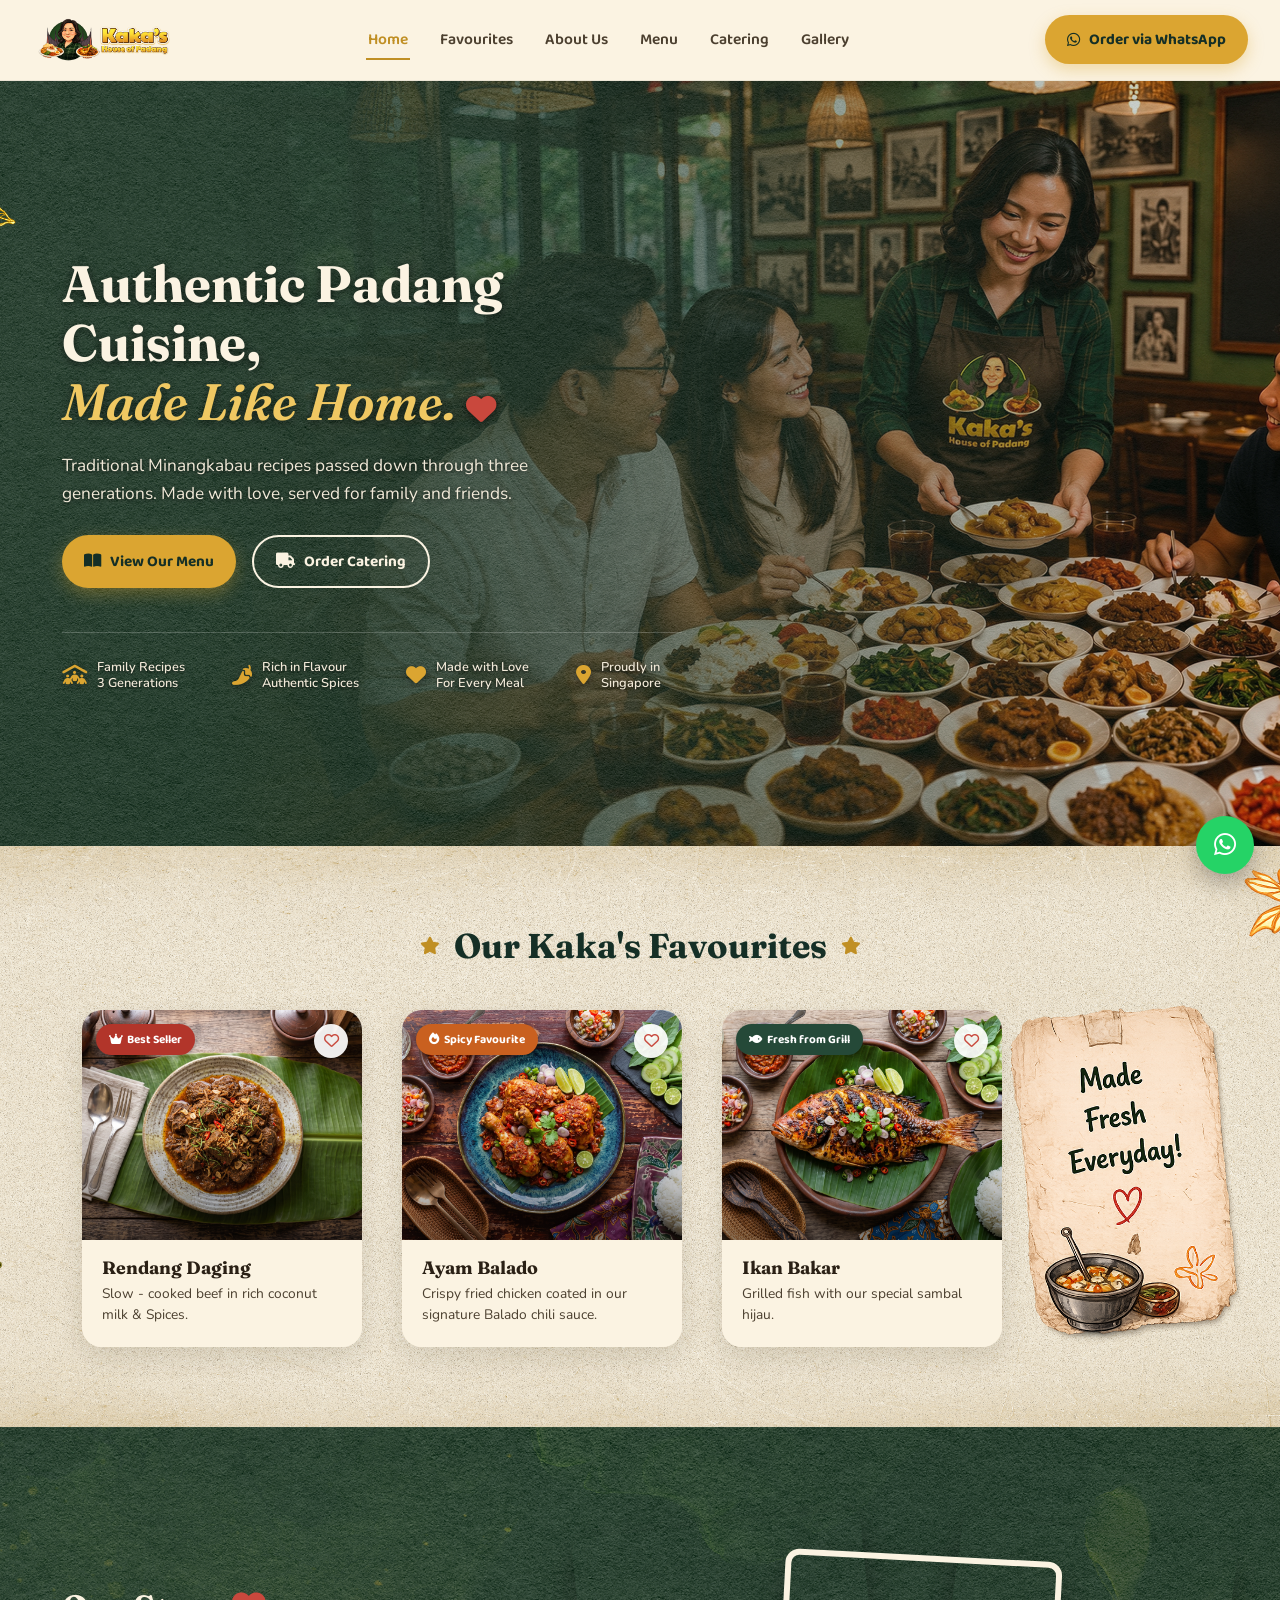
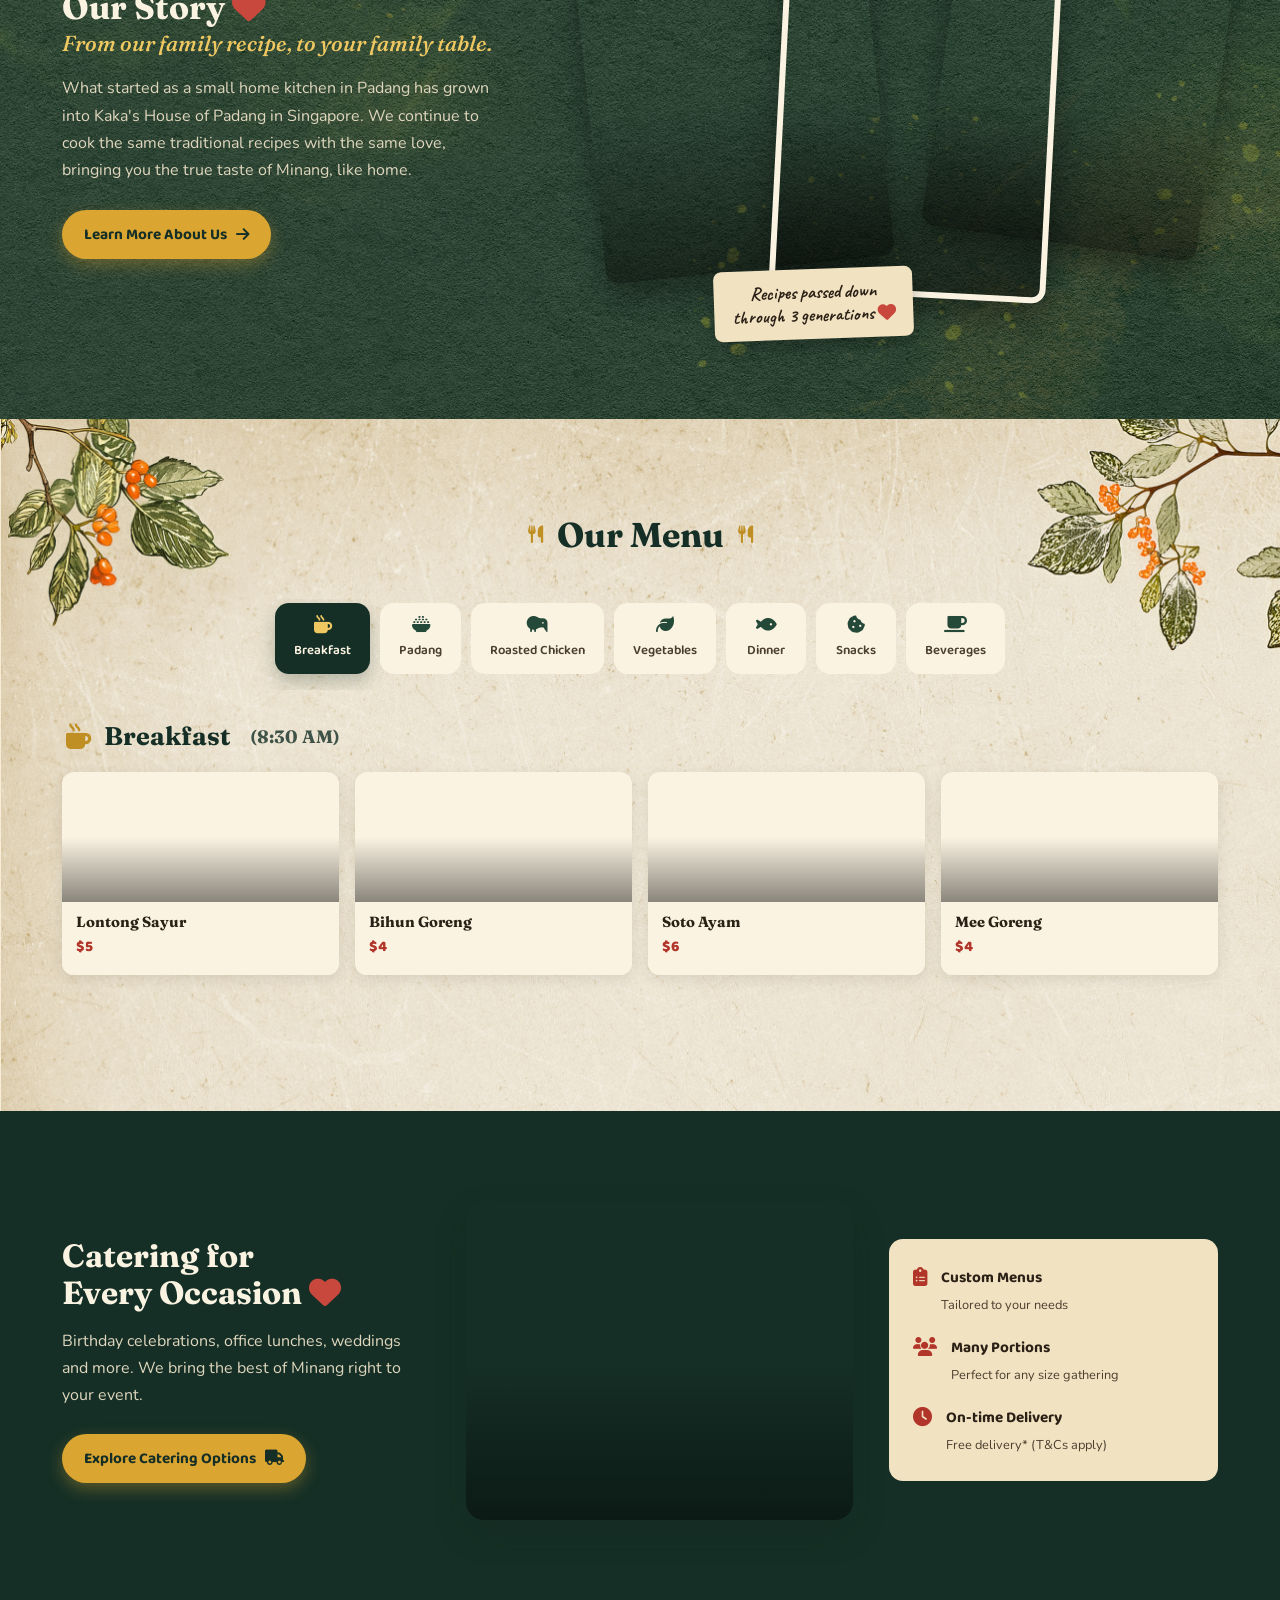
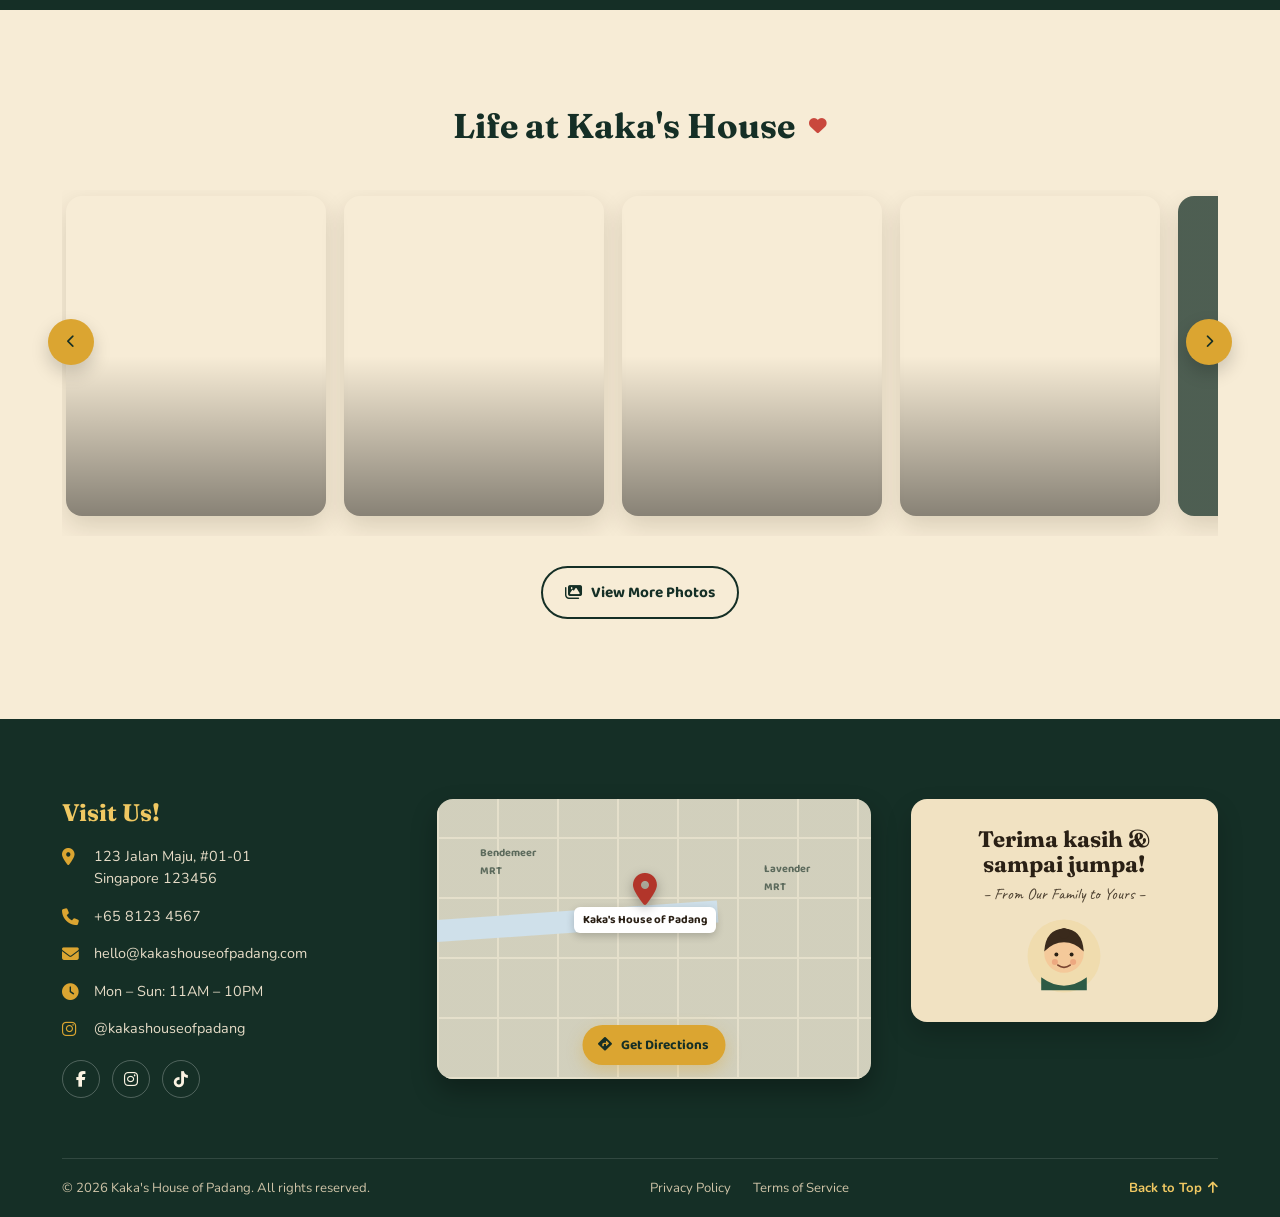
==== commit a8720046: "update" ====
--- a/index.html
+++ b/index.html
@@ -25,7 +25,6 @@
       <a href="#menu">Menu</a>
       <a href="#catering">Catering</a>
       <a href="#gallery">Gallery</a>
-      <a href="#contact">Contact</a>
     </nav>
     <a href="https://wa.me/6581234567" target="_blank" class="btn btn-gold header-wa"><i class="fa-brands fa-whatsapp"></i> Order via WhatsApp</a>
     <button class="burger" id="burgerBtn" aria-label="Menu"><span></span><span></span><span></span></button>
